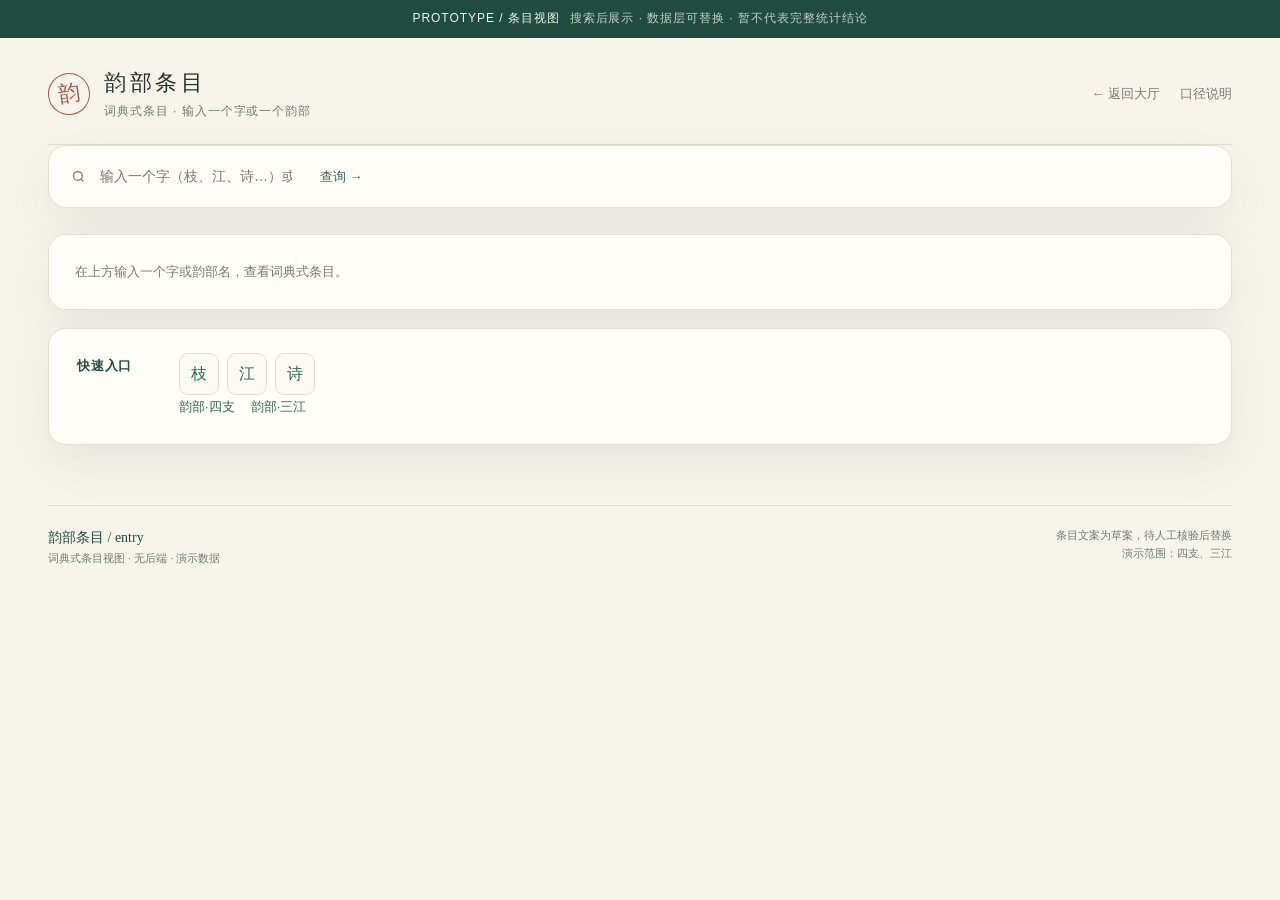
==== entry.html @ 27f7bfec "新增答题部分，并且进行些许打磨" ====
<!doctype html>
<html lang="zh-CN">
<head>
  <meta charset="utf-8" />
  <meta name="viewport" content="width=device-width, initial-scale=1" />
  <title>条目 · 韵部探索器</title>

  <link rel="stylesheet" href="assets/css/base.css" />
  <link rel="stylesheet" href="assets/css/layout.css" />
  <link rel="stylesheet" href="assets/css/components.css" />
  <link rel="stylesheet" href="assets/css/entry.css" />
  <link rel="stylesheet" href="assets/css/transition.css" />

  <script defer src="assets/js/data.js"></script>
  <script defer src="assets/js/entry-data.js"></script>
  <script defer src="assets/js/charmaps.js"></script>
  <script defer src="assets/js/transition.js"></script>
  <script defer src="assets/js/entry.js"></script>
</head>

<body>
  <div class="topbar">
    PROTOTYPE / 条目视图
    <span>搜索后展示 · 数据层可替换 · 暂不代表完整统计结论</span>
  </div>

  <div class="shell">
    <header>
      <div class="brand">
        <div class="seal">韵</div>

        <div>
          <div class="brand-title">韵部条目</div>
          <div class="brand-sub">词典式条目 · 输入一个字或一个韵部</div>
        </div>
      </div>

      <nav>
        <a href="index.html">← 返回大厅</a>
        <a href="index.html#method">口径说明</a>
      </nav>
    </header>

    <main>
      <section class="panel query-bar" aria-label="条目查询">
        <svg
          viewBox="0 0 24 24"
          fill="none"
          stroke="currentColor"
          stroke-width="2"
          aria-hidden="true"
        >
          <circle cx="11" cy="11" r="7"></circle>
          <path d="m20 20-4-4"></path>
        </svg>

        <input
          id="entryQuery"
          type="search"
          maxlength="4"
          placeholder="输入一个字（枝、江、诗…）或韵部（四支、三江）"
          aria-label="输入一个字或韵部名"
        />

        <button class="text-link" id="entryGo" type="button">查询 →</button>
        <span class="query-hint muted" id="queryHint"></span>
      </section>

      <div id="entryRoot" aria-live="polite"></div>
      <div id="quizRoot"></div>
    </main>

    <footer>
      <div>
        <div class="footer-mark">韵部条目 / entry</div>
        <div>词典式条目视图 · 无后端 · 演示数据</div>
      </div>

      <div class="footer-meta">
        条目文案为草案，待人工核验后替换<br />
        演示范围：四支、三江
      </div>
    </footer>
  </div>
</body>
</html>
---- assets/css/base.css ----
:root {
  --ink: #253229;
  --muted: #6f7d72;
  --paper: #f7f4ec;
  --card: #fffdf8;
  --line: #dedfd3;
  --moss: #2f6855;
  --moss-dark: #204d40;
  --gold: #c5964b;
  --rust: #a85842;
  --pale: #e9efe8;
  --shadow: 0 18px 50px rgba(38, 55, 44, .08);
}

* {
  box-sizing: border-box;
}

html {
  scroll-behavior: smooth;
}

body {
  margin: 0;
  color: var(--ink);
  background: var(--paper);
  font-family: ui-sans-serif, -apple-system, BlinkMacSystemFont, "Segoe UI", "Noto Sans SC", "PingFang SC", sans-serif;
  line-height: 1.65;
}

button,
input {
  font: inherit;
}

button {
  cursor: pointer;
}

.muted {
  color: var(--muted);
  font-size: 13px;
}
---- assets/css/layout.css ----
.topbar {
  height: 38px;
  background: var(--moss-dark);
  color: #eef4e9;
  display: flex;
  align-items: center;
  justify-content: center;
  font-size: 12px;
  letter-spacing: .08em;
}

.topbar span {
  opacity: .78;
  margin-left: 10px;
}

.shell {
  max-width: 1240px;
  margin: auto;
  padding: 0 28px 70px;
}

header {
  display: flex;
  align-items: center;
  justify-content: space-between;
  padding: 27px 0 22px;
  border-bottom: 1px solid var(--line);
}

nav {
  display: flex;
  gap: 20px;
  color: var(--muted);
  font-size: 13px;
}

nav a {
  color: inherit;
  text-decoration: none;
}

nav a:hover {
  color: var(--moss);
}

.hero {
  display: grid;
  grid-template-columns: 1.15fr .85fr;
  gap: 52px;
  padding: 66px 0 54px;
  align-items: end;
}

.stats {
  display: grid;
  grid-template-columns: repeat(4, 1fr);
  gap: 14px;
}

.grid-2 {
  display: grid;
  grid-template-columns: 1.05fr .95fr;
  gap: 18px;
}

.evidence-list {
  display: grid;
  gap: 12px;
}

footer {
  margin-top: 60px;
  border-top: 1px solid var(--line);
  padding-top: 20px;
  display: flex;
  justify-content: space-between;
  gap: 20px;
  color: var(--muted);
  font-size: 11px;
}

.footer-meta {
  text-align: right;
}
---- assets/css/components.css ----
.brand {
  display: flex;
  align-items: center;
  gap: 14px;
}

.seal {
  width: 42px;
  height: 42px;
  border: 1px solid var(--rust);
  color: var(--rust);
  display: grid;
  place-items: center;
  font-family: serif;
  font-size: 22px;
  border-radius: 50%;
  transform: rotate(-8deg);
}

.brand-title {
  font-family: Georgia, "Noto Serif SC", serif;
  font-size: 22px;
  letter-spacing: .16em;
}

.brand-sub {
  font-size: 12px;
  color: var(--muted);
  letter-spacing: .08em;
  margin-top: 1px;
}

.eyebrow {
  color: var(--rust);
  font-size: 12px;
  letter-spacing: .2em;
  font-weight: 700;
}

.hero h1 {
  font-family: Georgia, "Noto Serif SC", serif;
  font-size: clamp(38px, 5.8vw, 72px);
  font-weight: 500;
  letter-spacing: .08em;
  line-height: 1.1;
  margin: 15px 0 18px;
}

.hero h1 em {
  font-style: normal;
  color: var(--moss);
}

.hero p {
  font-family: Georgia, "Noto Serif SC", serif;
  font-size: 17px;
  color: #5a665d;
  max-width: 600px;
  margin: 0;
}

.hero-aside {
  border-left: 2px solid var(--gold);
  padding: 8px 0 8px 24px;
}

.hero-aside .quote {
  font-family: Georgia, "Noto Serif SC", serif;
  font-size: 22px;
  line-height: 1.7;
}

.hero-aside small {
  color: var(--muted);
  font-size: 12px;
}

.panel {
  background: var(--card);
  border: 1px solid var(--line);
  border-radius: 18px;
  box-shadow: var(--shadow);
}

.controls {
  padding: 22px 24px;
  display: flex;
  align-items: center;
  gap: 22px;
  flex-wrap: wrap;
  margin-bottom: 22px;
}

.control-label {
  font-size: 12px;
  color: var(--muted);
  letter-spacing: .12em;
  font-weight: 700;
}

.pills {
  display: flex;
  gap: 8px;
  flex-wrap: wrap;
}

.pill {
  border: 1px solid var(--line);
  background: transparent;
  color: var(--muted);
  padding: 7px 14px;
  border-radius: 999px;
  font-size: 13px;
  transition: .2s;
}

.pill:hover,
.pill.active {
  background: var(--moss);
  border-color: var(--moss);
  color: white;
}

.search {
  margin-left: auto;
  display: flex;
  align-items: center;
  border-bottom: 1px solid var(--line);
  padding: 0 4px 5px;
  gap: 7px;
}

.search input {
  border: 0;
  outline: 0;
  background: transparent;
  width: 100px;
  color: var(--ink);
  font-size: 13px;
}

.search svg {
  width: 15px;
  color: var(--muted);
}

.section-head {
  display: flex;
  align-items: end;
  justify-content: space-between;
  margin: 48px 0 17px;
}

.section-head h2 {
  font-family: Georgia, "Noto Serif SC", serif;
  font-weight: 500;
  font-size: 27px;
  margin: 0;
  letter-spacing: .08em;
}

.section-head p {
  margin: 0;
  color: var(--muted);
  font-size: 13px;
}

.text-link {
  color: var(--moss);
  border: 0;
  background: none;
  padding: 0;
  font-size: 13px;
}

.stat {
  padding: 19px 20px;
}

.stat .num {
  font-family: Georgia, serif;
  font-size: 31px;
  color: var(--moss-dark);
  line-height: 1;
}

.stat .label {
  font-size: 12px;
  color: var(--muted);
  margin-top: 10px;
}

.stat .note {
  font-size: 11px;
  color: var(--rust);
  margin-top: 5px;
}

.chart-wrap {
  padding: 24px;
}

.chart-head {
  display: flex;
  justify-content: space-between;
  align-items: center;
  margin-bottom: 25px;
}

.chart-head strong {
  font-family: Georgia, "Noto Serif SC", serif;
  font-size: 18px;
  font-weight: 500;
}

.switch {
  display: flex;
  border: 1px solid var(--line);
  border-radius: 8px;
  padding: 3px;
}

.switch button {
  border: 0;
  background: none;
  color: var(--muted);
  font-size: 12px;
  padding: 5px 10px;
  border-radius: 5px;
}

.switch button.active {
  background: var(--pale);
  color: var(--moss-dark);
}

.bars {
  height: 218px;
  display: flex;
  align-items: end;
  gap: clamp(8px, 2.2vw, 26px);
  padding: 0 10px;
  border-bottom: 1px solid var(--line);
  position: relative;
}

.bars::before,
.bars::after {
  content: "";
  position: absolute;
  left: 0;
  right: 0;
  border-top: 1px dashed #e7e5db;
}

.bars::before {
  top: 25%;
}

.bars::after {
  top: 55%;
}

.bar-col {
  height: 100%;
  display: flex;
  flex: 1;
  max-width: 90px;
  flex-direction: column;
  align-items: center;
  justify-content: end;
  position: relative;
  z-index: 1;
}

.bar-value {
  font-family: Georgia, serif;
  font-size: 13px;
  color: var(--moss-dark);
  margin-bottom: 6px;
}

.bar {
  width: 100%;
  max-width: 58px;
  height: var(--bar-height);
  border-radius: 8px 8px 0 0;
  background: linear-gradient(180deg, #5f967b, #2e6652);
  min-height: 6px;
  transition: .35s;
}

.bar.pending {
  background: #d9ddd4;
  position: relative;
}

.bar.pending::after {
  content: "待接入";
  position: absolute;
  top: 50%;
  left: 50%;
  transform: translate(-50%, -50%) rotate(-90deg);
  font-size: 10px;
  color: #829084;
  white-space: nowrap;
}

.bar-label {
  font-size: 12px;
  color: var(--muted);
  margin-top: 10px;
}

.chart-foot {
  display: flex;
  gap: 18px;
  color: var(--muted);
  font-size: 11px;
  margin-top: 14px;
}

.dot {
  width: 7px;
  height: 7px;
  display: inline-block;
  border-radius: 50%;
  background: var(--moss);
  margin-right: 5px;
}

.dot.gray {
  background: #d9ddd4;
}

.rhyme-card,
.note-card {
  padding: 24px;
}

.rhyme-card h3,
.note-card h3 {
  font-family: Georgia, "Noto Serif SC", serif;
  font-size: 19px;
  font-weight: 500;
  margin: 0 0 5px;
}

.chars {
  display: flex;
  flex-wrap: wrap;
  gap: 9px;
  margin: 20px 0;
}

.char {
  position: relative;
  width: 42px;
  height: 42px;
  border-radius: 10px;
  border: 1px solid var(--line);
  background: #faf9f3;
  color: var(--ink);
  font-family: Georgia, "Noto Serif SC", serif;
  font-size: 19px;
}

.char:hover {
  border-color: var(--moss);
  background: var(--pale);
  color: var(--moss-dark);
}

.char .mini {
  position: absolute;
  right: 4px;
  bottom: 1px;
  font: 9px ui-sans-serif;
  color: var(--muted);
}

.rhyme-meta {
  border-top: 1px solid var(--line);
  padding-top: 16px;
  display: flex;
  justify-content: space-between;
  font-size: 12px;
  color: var(--muted);
}

.rhyme-meta b {
  color: var(--ink);
  font-weight: 600;
}

.note-card {
  background: var(--moss-dark);
  color: #eef4e9;
  border: 0;
}

.note-card .muted {
  color: #c4d4c5;
}

.note-card h3 {
  color: #fff;
}

.note-card p {
  font-family: Georgia, "Noto Serif SC", serif;
  font-size: 16px;
  line-height: 1.9;
  margin: 20px 0;
}

.note-tag {
  display: inline-flex;
  border: 1px solid rgba(255, 255, 255, .3);
  border-radius: 99px;
  padding: 5px 10px;
  font-size: 11px;
  color: #d7e6d9;
}

.note-source {
  font-size: 11px;
  color: #abc3af;
  margin-top: 26px;
  line-height: 1.7;
}

.evidence {
  display: grid;
  grid-template-columns: 90px 1fr auto;
  gap: 18px;
  align-items: center;
  padding: 18px 20px;
}

.evidence:hover {
  border-color: #b5c9ba;
}

.era {
  font-size: 13px;
  color: var(--rust);
  font-weight: 700;
}

.era small {
  display: block;
  color: var(--muted);
  font-weight: 400;
  margin-top: 3px;
}

.evidence h3 {
  font-family: Georgia, "Noto Serif SC", serif;
  font-size: 18px;
  font-weight: 500;
  margin: 0 0 3px;
}

.evidence p {
  font-family: Georgia, "Noto Serif SC", serif;
  color: #536058;
  font-size: 14px;
  margin: 0;
}

.evidence p mark {
  background: #f2dfb9;
  color: #744d1f;
  padding: 1px 3px;
  border-radius: 3px;
}

.evidence .proof {
  font-size: 11px;
  color: var(--muted);
  text-align: right;
  white-space: nowrap;
}

.evidence-link {
  color: var(--moss);
}

.badge {
  display: inline-block;
  font-size: 10px;
  border-radius: 4px;
  padding: 3px 6px;
  margin-top: 7px;
  background: #e9efe8;
  color: var(--moss-dark);
}

.badge.pending {
  background: #f5e9dc;
  color: #936044;
}

.empty-state {
  padding: 26px;
  color: var(--muted);
  font-size: 13px;
}

.footnote {
  margin-top: 20px;
  padding: 16px 18px;
  border: 1px dashed #cfd4c8;
  border-radius: 12px;
  color: var(--muted);
  font-size: 12px;
  line-height: 1.8;
}

.footnote strong {
  color: var(--ink);
}

.footer-mark {
  font-family: Georgia, serif;
  color: var(--moss-dark);
  font-size: 14px;
}

.modal {
  position: fixed;
  inset: 0;
  background: rgba(32, 48, 39, .48);
  display: none;
  align-items: center;
  justify-content: center;
  padding: 20px;
  z-index: 10;
}

.modal.open {
  display: flex;
}

.modal-box {
  max-width: 600px;
  width: 100%;
  background: var(--card);
  border-radius: 18px;
  padding: 30px;
  box-shadow: 0 30px 80px rgba(20, 30, 24, .24);
  position: relative;
}

.modal-close {
  position: absolute;
  right: 18px;
  top: 15px;
  border: 0;
  background: none;
  color: var(--muted);
  font-size: 23px;
}

.modal-box h2 {
  font-family: Georgia, "Noto Serif SC", serif;
  font-weight: 500;
  margin: 0 0 4px;
}

.modal-box .byline {
  color: var(--rust);
  font-size: 13px;
}

.original {
  font-family: Georgia, "Noto Serif SC", serif;
  font-size: 20px;
  line-height: 2.1;
  margin: 25px 0;
  padding: 18px 20px;
  background: #faf8ef;
  border-left: 3px solid var(--gold);
}

.original mark {
  background: #f2dfb9;
  color: #744d1f;
}

.modal-info {
  display: grid;
  grid-template-columns: 1fr 1fr;
  gap: 8px;
  font-size: 12px;
  color: var(--muted);
}

.modal-info b {
  color: var(--ink);
  font-weight: 500;
}
---- assets/css/entry.css ----
/* entry.css — 条目视图（entry.html）专用样式。
   只新增类，不改动既有文件；颜色与字体全部复用 base.css 令牌。 */

.query-bar {
  padding: 18px 22px;
  display: flex;
  align-items: center;
  gap: 12px;
  flex-wrap: wrap;
  margin-bottom: 26px;
}

.query-bar svg {
  width: 15px;
  color: var(--muted);
  flex: none;
}

.query-bar input {
  border: 0;
  outline: 0;
  background: transparent;
  color: var(--ink);
  font-size: 14px;
  min-width: 210px;
}

.query-hint {
  font-size: 12px;
}

.entry-head {
  display: flex;
  align-items: baseline;
  gap: 14px;
  flex-wrap: wrap;
  border-bottom: 1px solid var(--line);
  padding: 26px 2px 16px;
}

.entry-char {
  font-family: Georgia, "Noto Serif SC", serif;
  font-size: 58px;
  line-height: 1;
}

.entry-pinyin {
  font-family: Georgia, serif;
  font-size: 19px;
  color: var(--rust);
}

.entry-trad {
  color: var(--muted);
  font-size: 13px;
}

.entry-role {
  margin-left: auto;
}

.entry-card {
  padding: 10px 28px;
  margin-top: 18px;
}

.entry-row {
  display: grid;
  grid-template-columns: 88px 1fr;
  gap: 14px;
  padding: 14px 0;
  border-bottom: 1px dashed #e3e4d9;
  font-size: 14px;
}

.entry-row:last-child {
  border-bottom: 0;
}

.entry-label {
  color: var(--moss-dark);
  font-weight: 700;
  font-size: 13px;
  letter-spacing: .06em;
  white-space: nowrap;
  padding-top: 2px;
}

.entry-body {
  line-height: 1.9;
}

.entry-body a {
  color: var(--moss);
  text-decoration: none;
}

.entry-body a:hover {
  text-decoration: underline;
}

.entry-body .sub {
  display: block;
  color: var(--muted);
  font-size: 13px;
  margin-top: 3px;
}

.entry-body mark,
.entry-example mark {
  background: #f2dfb9;
  color: #744d1f;
  padding: 1px 3px;
  border-radius: 3px;
}

.chips {
  display: flex;
  flex-wrap: wrap;
  gap: 8px;
}

.chip {
  position: relative;
  border: 1px solid var(--line);
  background: #faf9f3;
  color: var(--ink);
  border-radius: 9px;
  padding: 5px 11px;
  font-family: Georgia, "Noto Serif SC", serif;
  font-size: 16px;
  text-decoration: none;
  transition: .2s;
}

.chip:hover {
  border-color: var(--moss);
  background: var(--pale);
  color: var(--moss-dark);
}

.chip .mini {
  font: 10px ui-sans-serif;
  color: var(--muted);
  margin-left: 4px;
}

.entry-example {
  margin: 5px 0;
}

.entry-example .badge {
  margin-top: 3px;
}

.entry-note-item {
  margin: 4px 0;
}

.entry-note-item .tag {
  font-size: 10px;
  background: #e9efe8;
  color: var(--moss-dark);
  border-radius: 4px;
  padding: 2px 6px;
  margin-left: 8px;
  white-space: nowrap;
}

.see-also {
  display: flex;
  gap: 16px;
  flex-wrap: wrap;
  font-size: 13px;
}

.see-also a {
  color: var(--moss);
  text-decoration: none;
}

.see-also a:hover {
  text-decoration: underline;
}

.quiz-card {
  padding: 22px 28px 24px;
  margin-top: 46px;
}

.quiz-head {
  display: flex;
  align-items: center;
  gap: 12px;
}

.quiz-stem {
  font-size: 15px;
  margin: 12px 0 16px;
}

.quiz-opts {
  display: flex;
  gap: 10px;
  flex-wrap: wrap;
}

.quiz-opt {
  min-width: 64px;
  border: 1px solid var(--line);
  background: transparent;
  color: var(--ink);
  padding: 8px 18px;
  border-radius: 999px;
  font-size: 14px;
  font-family: Georgia, "Noto Serif SC", serif;
  transition: .2s;
}

.quiz-opt:hover:not(:disabled) {
  border-color: var(--moss);
  background: var(--pale);
}

.quiz-opt:disabled {
  cursor: default;
}

.quiz-opt.correct {
  background: var(--moss);
  border-color: var(--moss);
  color: #fff;
}

.quiz-opt.wrong {
  background: #f5e9dc;
  border-color: #dcbfa4;
  color: #936044;
}

.quiz-feedback {
  display: none;
  margin-top: 16px;
  padding-top: 12px;
  border-top: 1px dashed var(--line);
  font-size: 13px;
  line-height: 1.9;
}

.quiz-feedback.show {
  display: block;
}

.quiz-basis {
  display: block;
  margin-top: 6px;
  color: var(--muted);
  font-size: 11px;
}

@media (max-width: 520px) {
  .entry-char {
    font-size: 44px;
  }

  .entry-row {
    grid-template-columns: 1fr;
    gap: 4px;
  }

  .query-bar input {
    min-width: 140px;
  }
}
---- assets/css/transition.css ----
/* transition.css — 页面间过渡动画（大厅 ⇄ 条目）。
   进场淡入上浮、离场淡出；prefers-reduced-motion 下自动禁用。 */

body {
  animation: page-in .22s ease-out both;
}

@keyframes page-in {
  from {
    opacity: 0;
    transform: translateY(6px);
  }

  to {
    opacity: 1;
    transform: translateY(0);
  }
}

body.page-leaving {
  opacity: 0;
  transform: translateY(-4px);
  transition: opacity .14s ease-in, transform .14s ease-in;
}

@media (prefers-reduced-motion: reduce) {
  body {
    animation: none;
  }

  body.page-leaving {
    opacity: 1;
    transform: none;
    transition: none;
  }
}
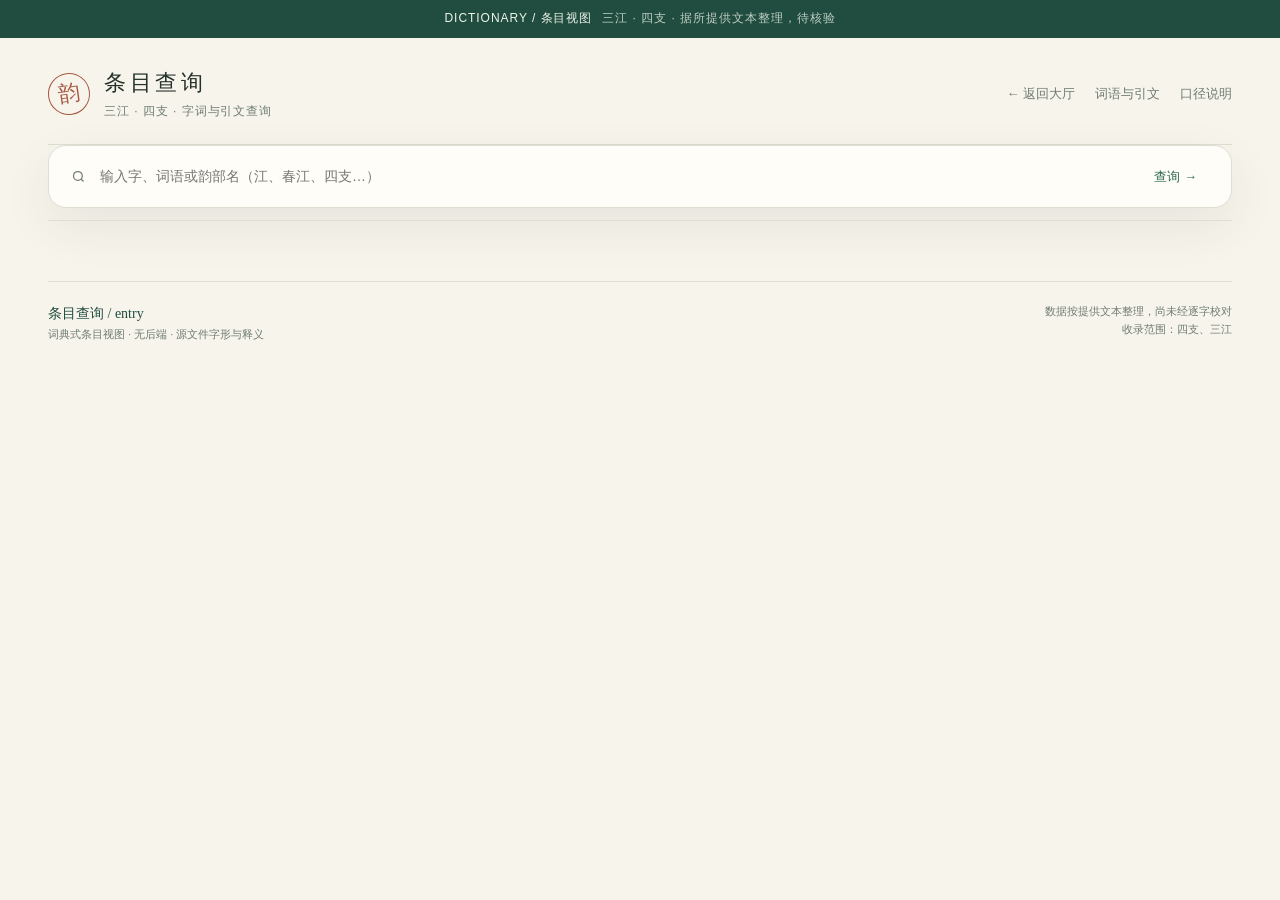
==== commit e90cb7a4: "导入了一些数据，开始建设数据库" ====
--- a/entry.html
+++ b/entry.html
@@ -11,17 +11,17 @@
   <link rel="stylesheet" href="assets/css/entry.css" />
   <link rel="stylesheet" href="assets/css/transition.css" />
 
-  <script defer src="assets/js/data.js"></script>
-  <script defer src="assets/js/entry-data.js"></script>
   <script defer src="assets/js/charmaps.js"></script>
+  <script defer src="assets/js/dictionary-data.js"></script>
+  <script defer src="assets/js/dictionary.js"></script>
   <script defer src="assets/js/transition.js"></script>
   <script defer src="assets/js/entry.js"></script>
 </head>
 
 <body>
   <div class="topbar">
-    PROTOTYPE / 条目视图
-    <span>搜索后展示 · 数据层可替换 · 暂不代表完整统计结论</span>
+    DICTIONARY / 条目视图
+    <span>三江 · 四支 · 据所提供文本整理，待核验</span>
   </div>
 
   <div class="shell">
@@ -30,13 +30,14 @@
         <div class="seal">韵</div>
 
         <div>
-          <div class="brand-title">韵部条目</div>
-          <div class="brand-sub">词典式条目 · 输入一个字或一个韵部</div>
+          <div class="brand-title">条目查询</div>
+          <div class="brand-sub">三江 · 四支 · 字词与引文查询</div>
         </div>
       </div>
 
       <nav>
         <a href="index.html">← 返回大厅</a>
+        <a href="sources.html">词语与引文</a>
         <a href="index.html#method">口径说明</a>
       </nav>
     </header>
@@ -57,28 +58,28 @@
         <input
           id="entryQuery"
           type="search"
-          maxlength="4"
-          placeholder="输入一个字（枝、江、诗…）或韵部（四支、三江）"
-          aria-label="输入一个字或韵部名"
+          maxlength="80"
+          placeholder="输入字、词语或韵部名（江、春江、四支…）"
+          aria-label="输入字、词语或韵部名"
         />
 
         <button class="text-link" id="entryGo" type="button">查询 →</button>
         <span class="query-hint muted" id="queryHint"></span>
       </section>
 
+      <nav class="result-views" id="resultViews" aria-label="查询结果视图"></nav>
       <div id="entryRoot" aria-live="polite"></div>
-      <div id="quizRoot"></div>
     </main>
 
     <footer>
       <div>
-        <div class="footer-mark">韵部条目 / entry</div>
-        <div>词典式条目视图 · 无后端 · 演示数据</div>
+        <div class="footer-mark">条目查询 / entry</div>
+        <div>词典式条目视图 · 无后端 · 源文件字形与释义</div>
       </div>
 
       <div class="footer-meta">
-        条目文案为草案，待人工核验后替换<br />
-        演示范围：四支、三江
+        数据按提供文本整理，尚未经逐字校对<br />
+        收录范围：四支、三江
       </div>
     </footer>
   </div>
--- a/assets/css/entry.css
+++ b/assets/css/entry.css
@@ -7,7 +7,7 @@
   align-items: center;
   gap: 12px;
   flex-wrap: wrap;
-  margin-bottom: 26px;
+  margin-bottom: 12px;
 }
 
 .query-bar svg {
@@ -23,7 +23,45 @@
   color: var(--ink);
   font-size: 14px;
   min-width: 210px;
-}
+  flex: 1;
+  width: 0;
+}
+
+.query-bar input:focus-visible {
+  outline: 2px solid var(--moss);
+  outline-offset: 5px;
+}
+
+.result-views {
+  display: flex;
+  gap: 28px;
+  border-bottom: 1px solid var(--line);
+  margin-bottom: 24px;
+}
+
+.result-views a {
+  display: flex;
+  align-items: center;
+  gap: 8px;
+  padding: 12px 2px;
+  border-bottom: 2px solid transparent;
+  margin-bottom: -1px;
+  color: var(--muted);
+  font-size: 14px;
+  text-decoration: none;
+}
+
+.result-views a[aria-current="page"] {
+  border-bottom-color: var(--moss);
+  color: var(--moss-dark);
+  font-weight: 700;
+}
+
+.result-views a:hover { color: var(--moss-dark); }
+.result-views a:focus-visible { outline: 2px solid var(--moss); outline-offset: 3px; }
+.view-note { font-size: 11px; font-weight: 400; color: var(--muted); }
+.source-filters { display: flex; align-items: center; flex-wrap: wrap; gap: 12px; margin-bottom: 22px; font-size: 13px; }
+.result-views[hidden], .source-filters[hidden] { display: none; }
 
 .query-hint {
   font-size: 12px;
@@ -183,6 +221,16 @@
   text-decoration: underline;
 }
 
+.chips + a { display: inline-block; margin-top: 10px; }
+.source-record { padding: 18px 24px; margin-bottom: 14px; }
+.source-record-head { display: flex; align-items: baseline; gap: 14px; flex-wrap: wrap; }
+.source-text, .source-original { white-space: pre-wrap; overflow-wrap: anywhere; line-height: 1.95; }
+.source-original { padding: 22px; font-family: inherit; font-size: 15px; }
+.source-pagination { display: flex; justify-content: space-between; gap: 22px; margin-top: 24px; }
+.source-pagination a, .source-record a, #sourceContext a, .empty-state a { color: var(--moss); }
+.source-filters select { border: 1px solid var(--line); border-radius: 6px; background: var(--card); color: var(--ink); padding: 5px; }
+.query-bar[hidden] { display: none; }
+
 .quiz-card {
   padding: 22px 28px 24px;
   margin-top: 46px;
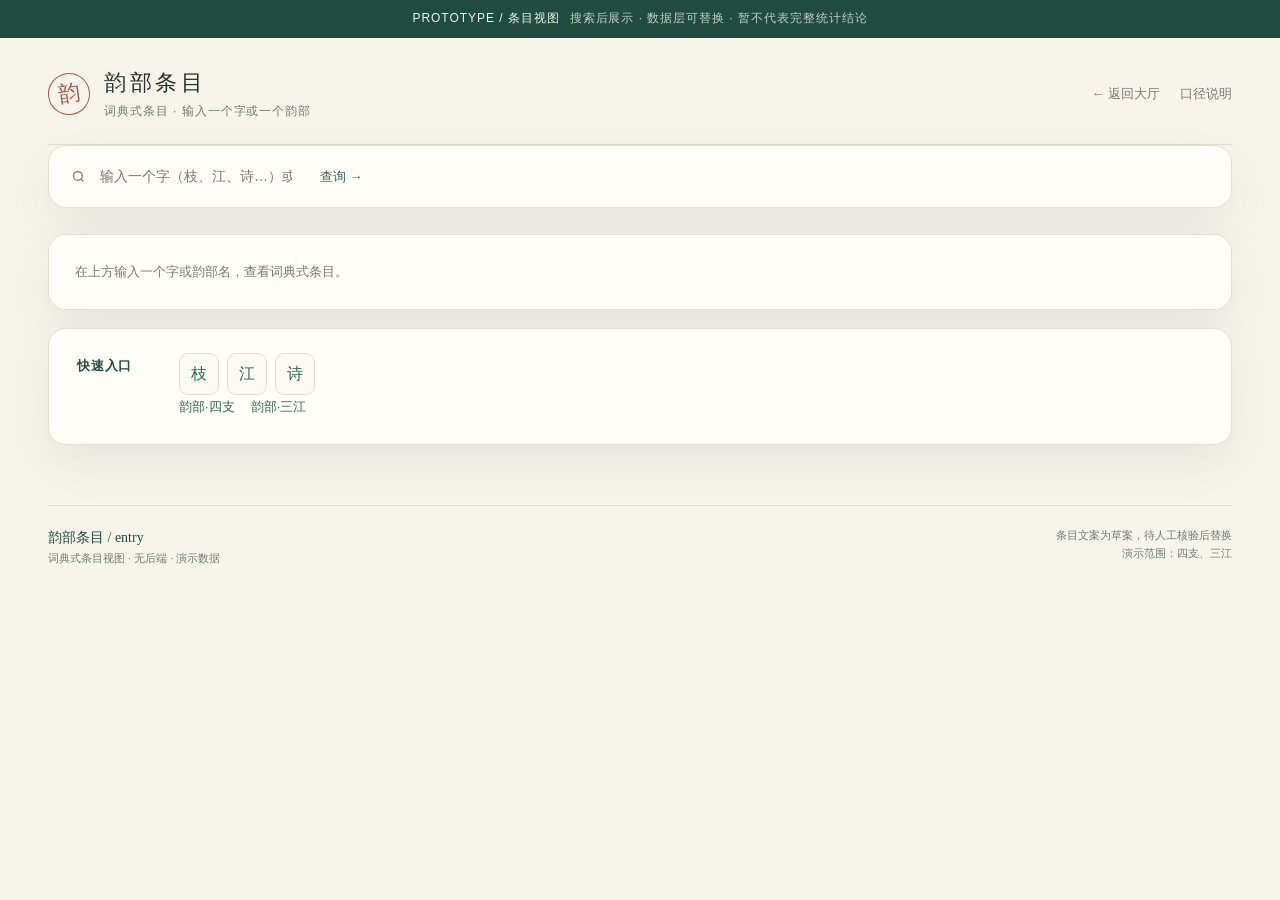
==== commit 80ec9965: "Revert "导入了一些数据，开始建设数据库" This reverts commit e90cb7a442c0d6fd273d598939488327347f8ad8." ====
--- a/entry.html
+++ b/entry.html
@@ -11,17 +11,17 @@
   <link rel="stylesheet" href="assets/css/entry.css" />
   <link rel="stylesheet" href="assets/css/transition.css" />
 
+  <script defer src="assets/js/data.js"></script>
+  <script defer src="assets/js/entry-data.js"></script>
   <script defer src="assets/js/charmaps.js"></script>
-  <script defer src="assets/js/dictionary-data.js"></script>
-  <script defer src="assets/js/dictionary.js"></script>
   <script defer src="assets/js/transition.js"></script>
   <script defer src="assets/js/entry.js"></script>
 </head>
 
 <body>
   <div class="topbar">
-    DICTIONARY / 条目视图
-    <span>三江 · 四支 · 据所提供文本整理，待核验</span>
+    PROTOTYPE / 条目视图
+    <span>搜索后展示 · 数据层可替换 · 暂不代表完整统计结论</span>
   </div>
 
   <div class="shell">
@@ -30,14 +30,13 @@
         <div class="seal">韵</div>
 
         <div>
-          <div class="brand-title">条目查询</div>
-          <div class="brand-sub">三江 · 四支 · 字词与引文查询</div>
+          <div class="brand-title">韵部条目</div>
+          <div class="brand-sub">词典式条目 · 输入一个字或一个韵部</div>
         </div>
       </div>
 
       <nav>
         <a href="index.html">← 返回大厅</a>
-        <a href="sources.html">词语与引文</a>
         <a href="index.html#method">口径说明</a>
       </nav>
     </header>
@@ -58,28 +57,28 @@
         <input
           id="entryQuery"
           type="search"
-          maxlength="80"
-          placeholder="输入字、词语或韵部名（江、春江、四支…）"
-          aria-label="输入字、词语或韵部名"
+          maxlength="4"
+          placeholder="输入一个字（枝、江、诗…）或韵部（四支、三江）"
+          aria-label="输入一个字或韵部名"
         />
 
         <button class="text-link" id="entryGo" type="button">查询 →</button>
         <span class="query-hint muted" id="queryHint"></span>
       </section>
 
-      <nav class="result-views" id="resultViews" aria-label="查询结果视图"></nav>
       <div id="entryRoot" aria-live="polite"></div>
+      <div id="quizRoot"></div>
     </main>
 
     <footer>
       <div>
-        <div class="footer-mark">条目查询 / entry</div>
-        <div>词典式条目视图 · 无后端 · 源文件字形与释义</div>
+        <div class="footer-mark">韵部条目 / entry</div>
+        <div>词典式条目视图 · 无后端 · 演示数据</div>
       </div>
 
       <div class="footer-meta">
-        数据按提供文本整理，尚未经逐字校对<br />
-        收录范围：四支、三江
+        条目文案为草案，待人工核验后替换<br />
+        演示范围：四支、三江
       </div>
     </footer>
   </div>
--- a/assets/css/entry.css
+++ b/assets/css/entry.css
@@ -7,7 +7,7 @@
   align-items: center;
   gap: 12px;
   flex-wrap: wrap;
-  margin-bottom: 12px;
+  margin-bottom: 26px;
 }
 
 .query-bar svg {
@@ -23,45 +23,7 @@
   color: var(--ink);
   font-size: 14px;
   min-width: 210px;
-  flex: 1;
-  width: 0;
-}
-
-.query-bar input:focus-visible {
-  outline: 2px solid var(--moss);
-  outline-offset: 5px;
-}
-
-.result-views {
-  display: flex;
-  gap: 28px;
-  border-bottom: 1px solid var(--line);
-  margin-bottom: 24px;
-}
-
-.result-views a {
-  display: flex;
-  align-items: center;
-  gap: 8px;
-  padding: 12px 2px;
-  border-bottom: 2px solid transparent;
-  margin-bottom: -1px;
-  color: var(--muted);
-  font-size: 14px;
-  text-decoration: none;
-}
-
-.result-views a[aria-current="page"] {
-  border-bottom-color: var(--moss);
-  color: var(--moss-dark);
-  font-weight: 700;
-}
-
-.result-views a:hover { color: var(--moss-dark); }
-.result-views a:focus-visible { outline: 2px solid var(--moss); outline-offset: 3px; }
-.view-note { font-size: 11px; font-weight: 400; color: var(--muted); }
-.source-filters { display: flex; align-items: center; flex-wrap: wrap; gap: 12px; margin-bottom: 22px; font-size: 13px; }
-.result-views[hidden], .source-filters[hidden] { display: none; }
+}
 
 .query-hint {
   font-size: 12px;
@@ -221,16 +183,6 @@
   text-decoration: underline;
 }
 
-.chips + a { display: inline-block; margin-top: 10px; }
-.source-record { padding: 18px 24px; margin-bottom: 14px; }
-.source-record-head { display: flex; align-items: baseline; gap: 14px; flex-wrap: wrap; }
-.source-text, .source-original { white-space: pre-wrap; overflow-wrap: anywhere; line-height: 1.95; }
-.source-original { padding: 22px; font-family: inherit; font-size: 15px; }
-.source-pagination { display: flex; justify-content: space-between; gap: 22px; margin-top: 24px; }
-.source-pagination a, .source-record a, #sourceContext a, .empty-state a { color: var(--moss); }
-.source-filters select { border: 1px solid var(--line); border-radius: 6px; background: var(--card); color: var(--ink); padding: 5px; }
-.query-bar[hidden] { display: none; }
-
 .quiz-card {
   padding: 22px 28px 24px;
   margin-top: 46px;
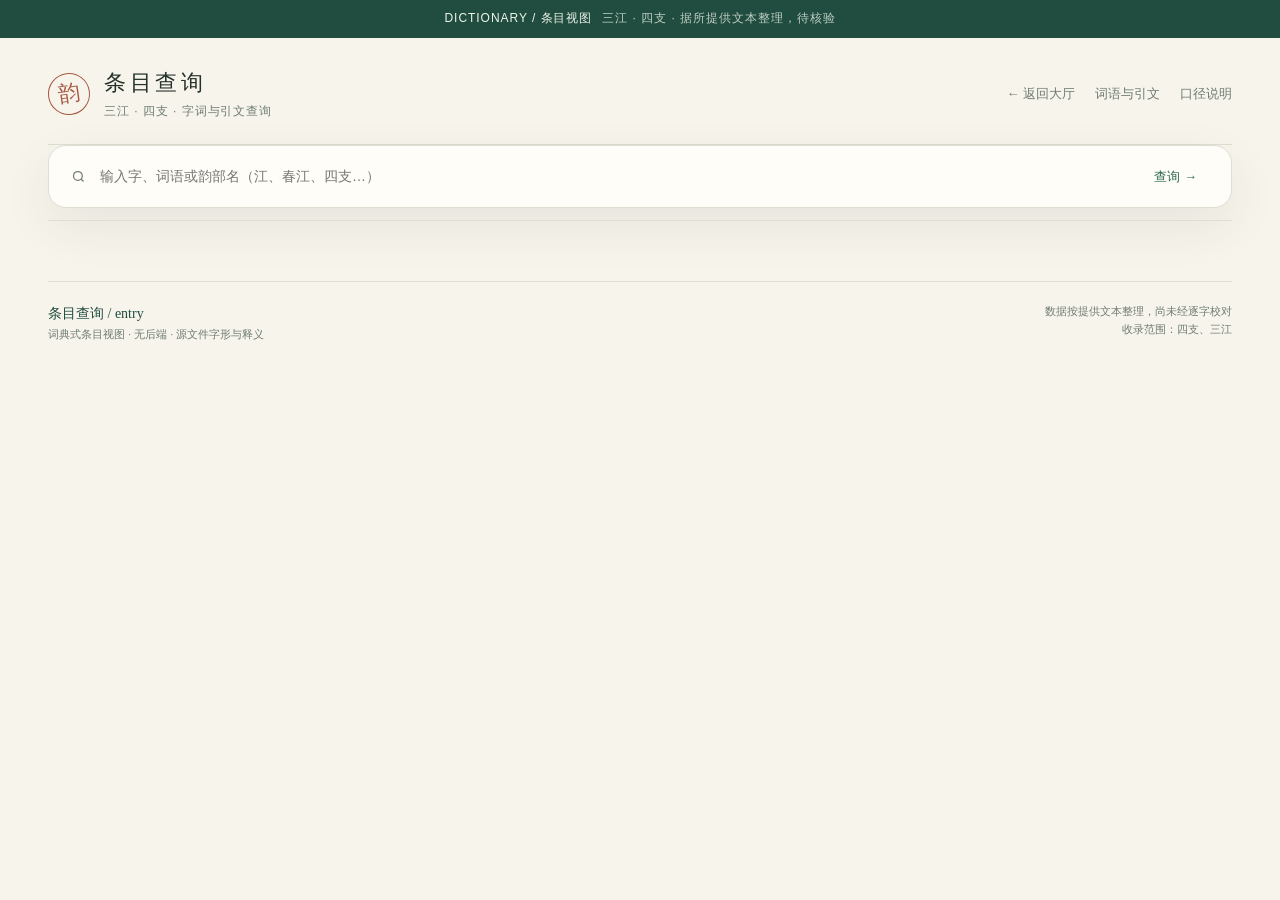
==== commit 55936a0e: "导入了一些数据，开始建设数据库" ====
--- a/entry.html
+++ b/entry.html
@@ -11,17 +11,17 @@
   <link rel="stylesheet" href="assets/css/entry.css" />
   <link rel="stylesheet" href="assets/css/transition.css" />
 
-  <script defer src="assets/js/data.js"></script>
-  <script defer src="assets/js/entry-data.js"></script>
   <script defer src="assets/js/charmaps.js"></script>
+  <script defer src="assets/js/dictionary-data.js"></script>
+  <script defer src="assets/js/dictionary.js"></script>
   <script defer src="assets/js/transition.js"></script>
   <script defer src="assets/js/entry.js"></script>
 </head>
 
 <body>
   <div class="topbar">
-    PROTOTYPE / 条目视图
-    <span>搜索后展示 · 数据层可替换 · 暂不代表完整统计结论</span>
+    DICTIONARY / 条目视图
+    <span>三江 · 四支 · 据所提供文本整理，待核验</span>
   </div>
 
   <div class="shell">
@@ -30,13 +30,14 @@
         <div class="seal">韵</div>
 
         <div>
-          <div class="brand-title">韵部条目</div>
-          <div class="brand-sub">词典式条目 · 输入一个字或一个韵部</div>
+          <div class="brand-title">条目查询</div>
+          <div class="brand-sub">三江 · 四支 · 字词与引文查询</div>
         </div>
       </div>
 
       <nav>
         <a href="index.html">← 返回大厅</a>
+        <a href="sources.html">词语与引文</a>
         <a href="index.html#method">口径说明</a>
       </nav>
     </header>
@@ -57,28 +58,28 @@
         <input
           id="entryQuery"
           type="search"
-          maxlength="4"
-          placeholder="输入一个字（枝、江、诗…）或韵部（四支、三江）"
-          aria-label="输入一个字或韵部名"
+          maxlength="80"
+          placeholder="输入字、词语或韵部名（江、春江、四支…）"
+          aria-label="输入字、词语或韵部名"
         />
 
         <button class="text-link" id="entryGo" type="button">查询 →</button>
         <span class="query-hint muted" id="queryHint"></span>
       </section>
 
+      <nav class="result-views" id="resultViews" aria-label="查询结果视图"></nav>
       <div id="entryRoot" aria-live="polite"></div>
-      <div id="quizRoot"></div>
     </main>
 
     <footer>
       <div>
-        <div class="footer-mark">韵部条目 / entry</div>
-        <div>词典式条目视图 · 无后端 · 演示数据</div>
+        <div class="footer-mark">条目查询 / entry</div>
+        <div>词典式条目视图 · 无后端 · 源文件字形与释义</div>
       </div>
 
       <div class="footer-meta">
-        条目文案为草案，待人工核验后替换<br />
-        演示范围：四支、三江
+        数据按提供文本整理，尚未经逐字校对<br />
+        收录范围：四支、三江
       </div>
     </footer>
   </div>
--- a/assets/css/entry.css
+++ b/assets/css/entry.css
@@ -7,7 +7,7 @@
   align-items: center;
   gap: 12px;
   flex-wrap: wrap;
-  margin-bottom: 26px;
+  margin-bottom: 12px;
 }
 
 .query-bar svg {
@@ -23,7 +23,45 @@
   color: var(--ink);
   font-size: 14px;
   min-width: 210px;
-}
+  flex: 1;
+  width: 0;
+}
+
+.query-bar input:focus-visible {
+  outline: 2px solid var(--moss);
+  outline-offset: 5px;
+}
+
+.result-views {
+  display: flex;
+  gap: 28px;
+  border-bottom: 1px solid var(--line);
+  margin-bottom: 24px;
+}
+
+.result-views a {
+  display: flex;
+  align-items: center;
+  gap: 8px;
+  padding: 12px 2px;
+  border-bottom: 2px solid transparent;
+  margin-bottom: -1px;
+  color: var(--muted);
+  font-size: 14px;
+  text-decoration: none;
+}
+
+.result-views a[aria-current="page"] {
+  border-bottom-color: var(--moss);
+  color: var(--moss-dark);
+  font-weight: 700;
+}
+
+.result-views a:hover { color: var(--moss-dark); }
+.result-views a:focus-visible { outline: 2px solid var(--moss); outline-offset: 3px; }
+.view-note { font-size: 11px; font-weight: 400; color: var(--muted); }
+.source-filters { display: flex; align-items: center; flex-wrap: wrap; gap: 12px; margin-bottom: 22px; font-size: 13px; }
+.result-views[hidden], .source-filters[hidden] { display: none; }
 
 .query-hint {
   font-size: 12px;
@@ -183,6 +221,16 @@
   text-decoration: underline;
 }
 
+.chips + a { display: inline-block; margin-top: 10px; }
+.source-record { padding: 18px 24px; margin-bottom: 14px; }
+.source-record-head { display: flex; align-items: baseline; gap: 14px; flex-wrap: wrap; }
+.source-text, .source-original { white-space: pre-wrap; overflow-wrap: anywhere; line-height: 1.95; }
+.source-original { padding: 22px; font-family: inherit; font-size: 15px; }
+.source-pagination { display: flex; justify-content: space-between; gap: 22px; margin-top: 24px; }
+.source-pagination a, .source-record a, #sourceContext a, .empty-state a { color: var(--moss); }
+.source-filters select { border: 1px solid var(--line); border-radius: 6px; background: var(--card); color: var(--ink); padding: 5px; }
+.query-bar[hidden] { display: none; }
+
 .quiz-card {
   padding: 22px 28px 24px;
   margin-top: 46px;
